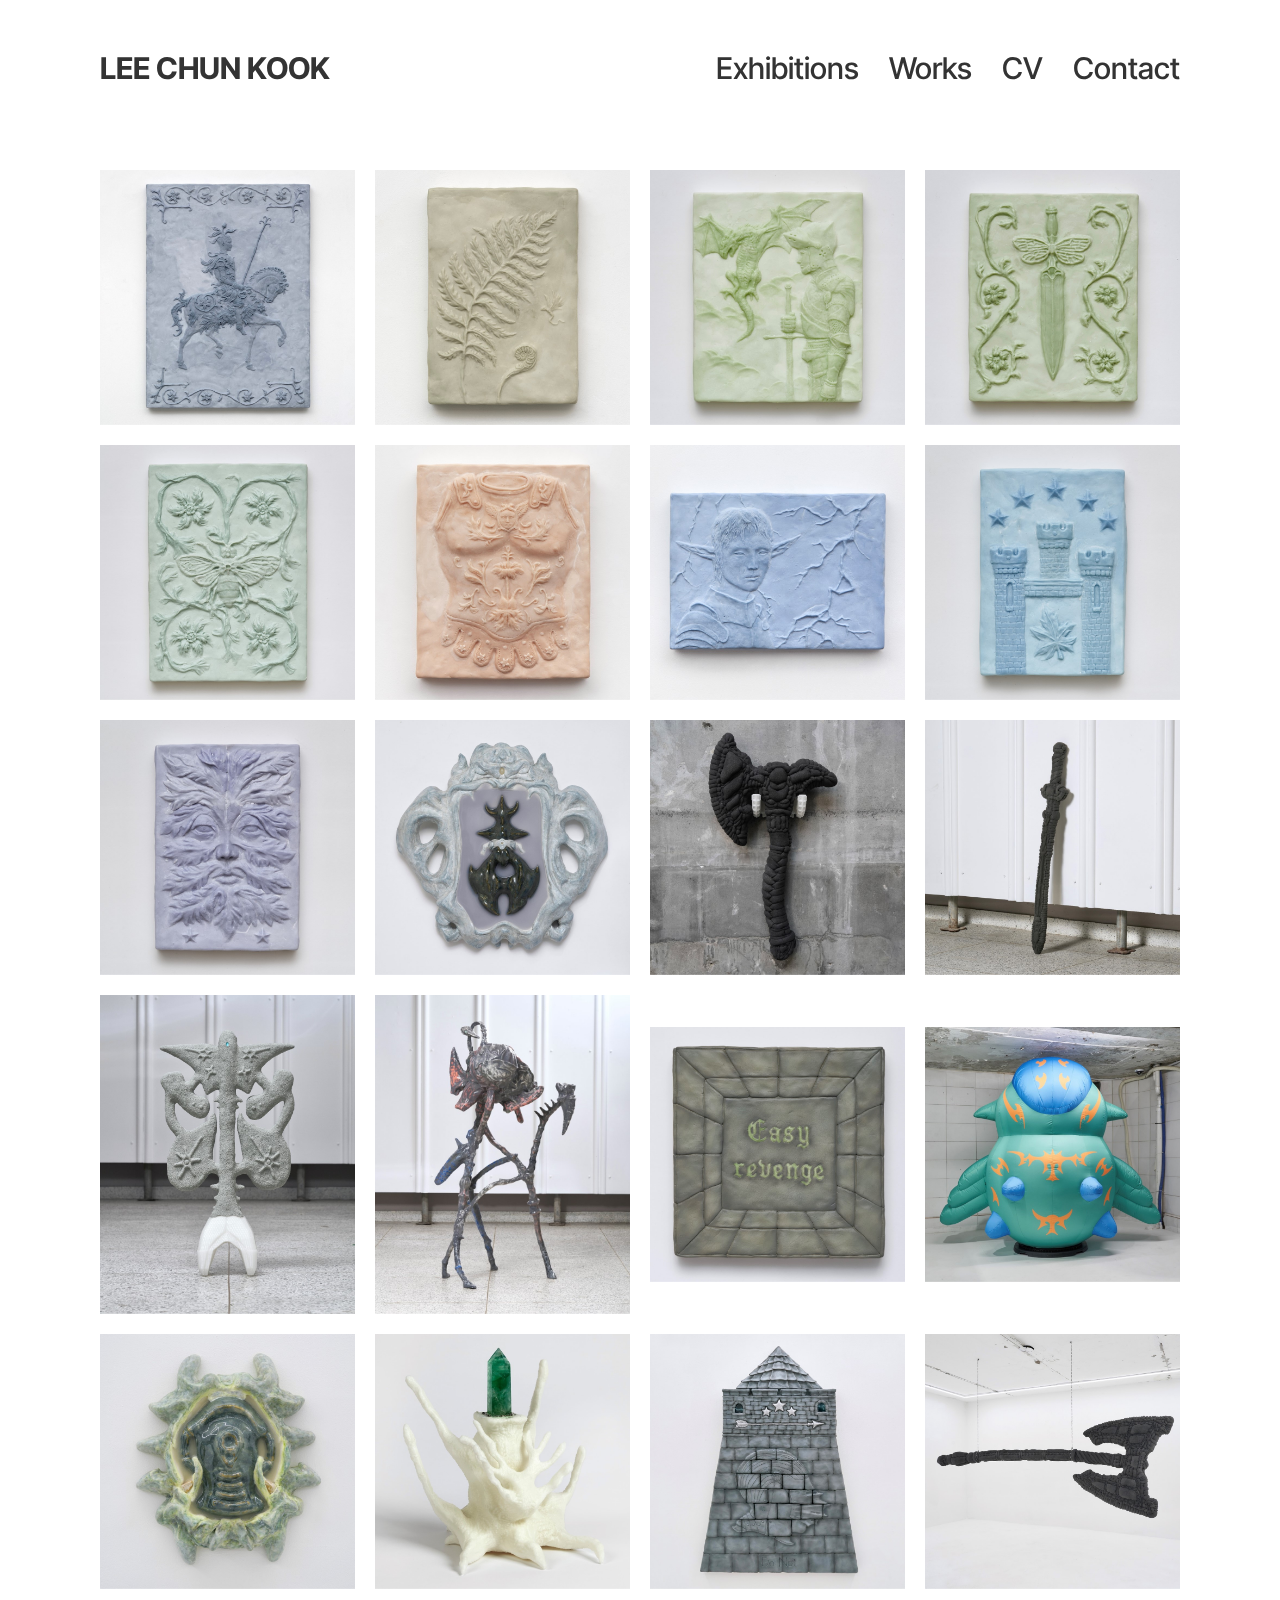
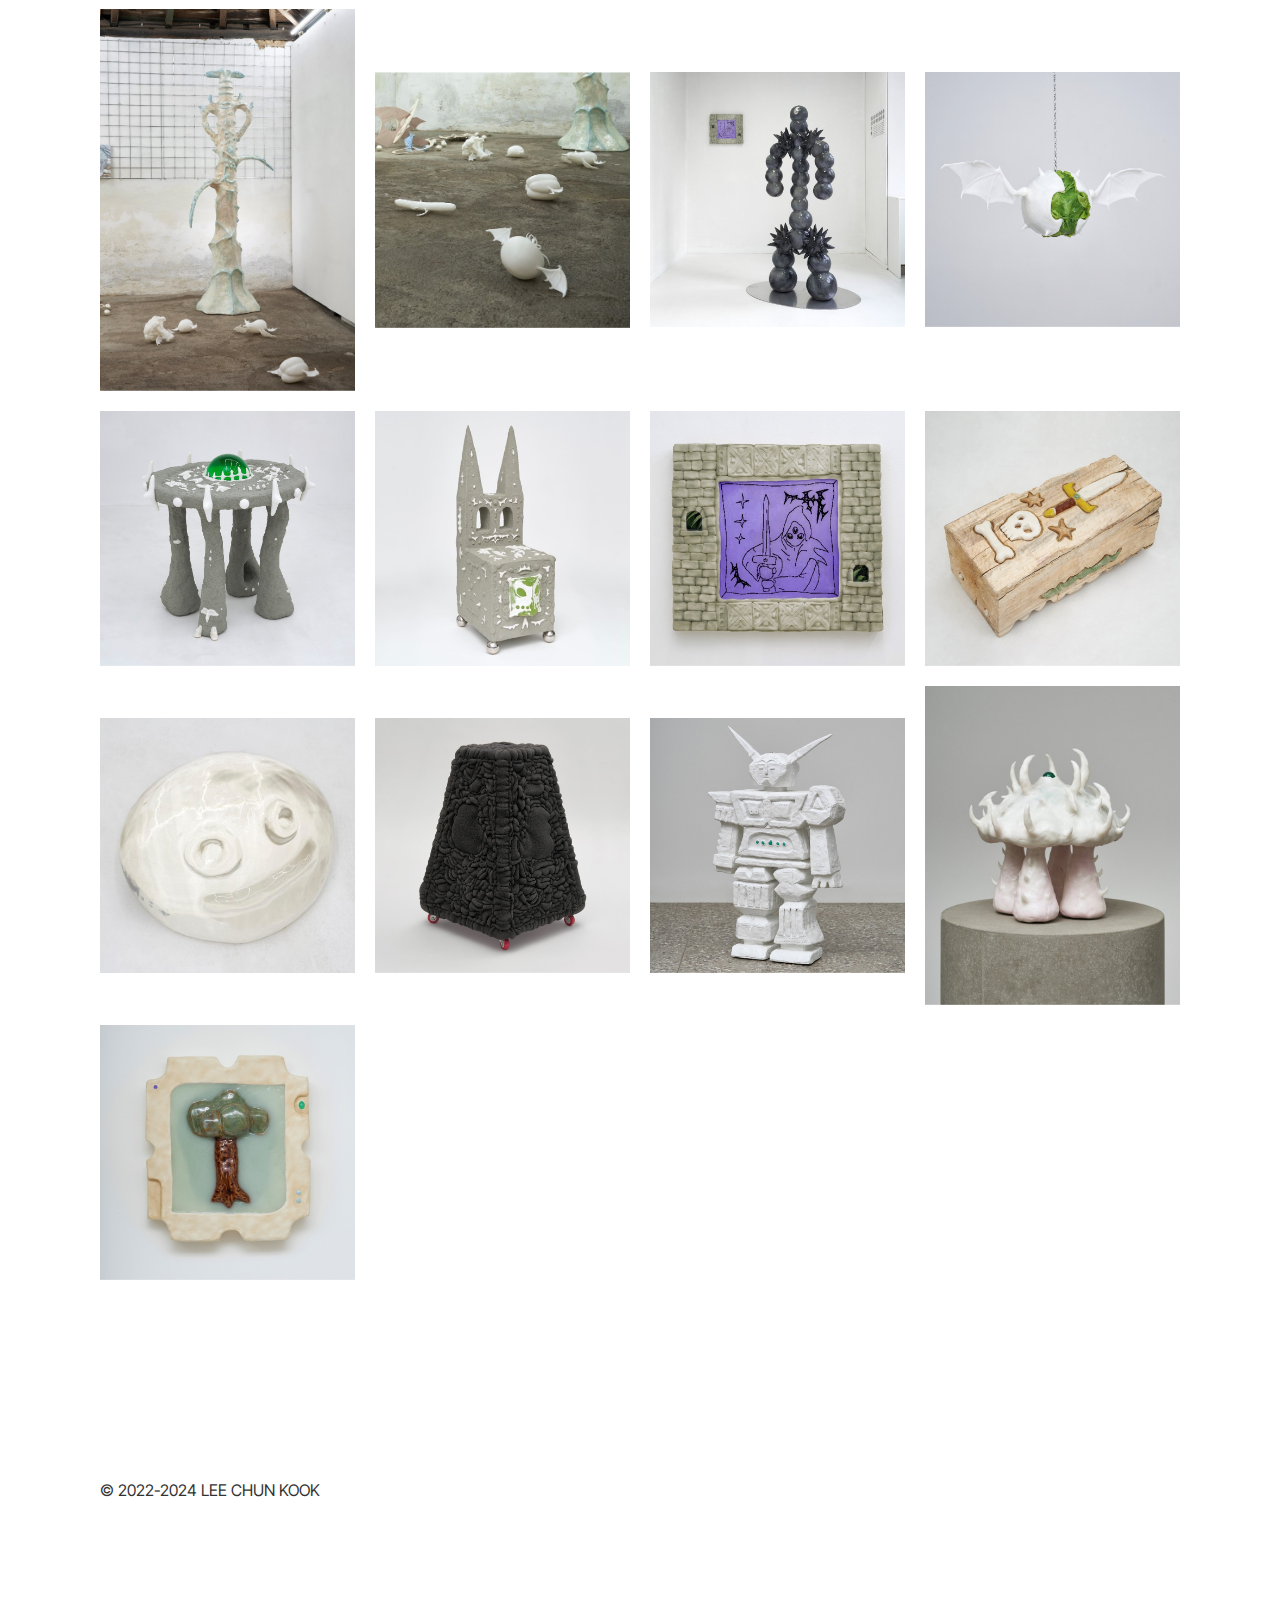
==== index.html @ 2286c749 "new1" ====
<!DOCTYPE html>
<html lang="ko">
<head>
    <meta charset="UTF-8">
    <meta name="viewport" content="width=device-width, initial-scale=1.0">
    <title>LEE CHUN KOOK</title>
    <link rel="preconnect" href="https://fonts.googleapis.com">
    <link rel="preconnect" href="https://fonts.gstatic.com" crossorigin>
    <link href="https://fonts.googleapis.com/css2?family=Inter+Tight:ital,wght@0,100..900;1,100..900&display=swap" rel="stylesheet">
    <script src="https://ajax.googleapis.com/ajax/libs/jquery/3.7.1/jquery.min.js"></script>
    <script src="js/script.js"></script> 
    <link rel="stylesheet" href="css/style.css">
    <link rel="stylesheet" href="css/work.css">
</head>
<body>
    <header class="flex items-center justify-between inner">
        <div class="logo">
            <a href="index.html">
                <h2>LEE CHUN KOOK</h2>
            </a>
        </div>
        <ul class="menu flex">
            <li><a href="Exhibitions.html">Exhibitions</a></li>
            <li><a href="index.html">Works</a></li>
            <li><a href="cv.html">CV</a></li>
            <li><a href="contact.html">Contact</a></li>
        </ul>
        <div class="mo-menu mo">
            <button class="open-menu">Menu</button>
            <ul class="mobile-menu">
                <button class="close-menu">(Close)</button>
                <li><a href="Exhibitions.html">Exhibitions</a></li>
                <li><a href="index.html">Works</a></li>
                <li><a href="cv.html">CV</a></li>
                <li><a href="contact.html">Contact</a></li>
            </ul>
        </div>
    </header>
    <div class="main-content inner">
        <div class="work-list">
            <ul class="work-list-wrapper grid">
                <li class="grid-item">
                    <a href="#" class="grid-item_imglink">
                        <img class="work-img img" src="img/그림1.jpg" alt="Leafy Knight">
                    </a>
                    <div class="caption-text">
                        <span class="caption-meta">53 x 73 x 3.5 (cm)</span>
                        <h3 class="caption-title">Leafy Knight</h3>
                    </div>
                </li>
                <li class="grid-item">
                    <a href="#" class="grid-item_imglink">
                        <img class="work-img img" src="img/그림2.jpg" alt="Bracken">
                    </a>
                    <div class="caption-text">
                        <span class="caption-meta">19 x 26.5 x 3.5 (cm)</span>
                        <h3 class="caption-title">Bracken</h3>
                    </div>
                </li>
                <li class="grid-item">
                    <a href="#" class="grid-item_imglink">
                        <img class="work-img img" src="img/그림3.jpg" alt="Guardian of the dragon">
                    </a>
                    <div class="caption-text caption-type2">
                        <span class="caption-meta">23 x 28 x 3.5 (cm)</span>
                        <h3 class="caption-title">Guardian of the <br>dragon</h3>
                    </div>
                </li>
                <li class="grid-item">
                    <a href="#" class="grid-item_imglink">
                        <img class="work-img img" src="img/그림4.jpg" alt="Fairy’s dagger">
                    </a>
                    <div class="caption-text">
                        <span class="caption-meta">23 x 28 x 3.5 (cm)</span>
                        <h3 class="caption-title">Fairy’s dagger</h3>
                    </div>
                </li>
                <li class="grid-item">
                    <a href="#" class="grid-item_imglink">
                        <img class="work-img img" src="img/그림5.jpg" alt="Blossom Buzz">
                    </a>
                    <div class="caption-text">
                        <span class="caption-meta">25 x 34 x 3.5 (cm)</span>
                        <h3 class="caption-title">Blossom Buzz</h3>
                    </div>
                </li>
                <li class="grid-item">
                    <a href="#" class="grid-item_imglink">
                        <img class="work-img img" src="img/그림6.jpg" alt="Floral armor">
                    </a>
                    <div class="caption-text">
                        <span class="caption-meta">23 x 28 x 3.5 (cm)</span>
                        <h3 class="caption-title">Floral armor</h3>
                    </div>
                </li>
                <li class="grid-item">
                    <a href="#" class="grid-item_imglink">
                        <img class="work-img img" src="img/그림7.jpg" alt="High elf knight">
                    </a>
                    <div class="caption-text">
                        <span class="caption-meta">25 x 34 x 3.5 (cm)</span>
                        <h3 class="caption-title">High elf knight</h3>
                    </div>
                </li>
                <li class="grid-item">
                    <a href="#" class="grid-item_imglink">
                        <img class="work-img img" src="img/그림8.jpg" alt="Castle of leaves">
                    </a>
                    <div class="caption-text">
                        <span class="caption-meta">19 x 26.5 x 3.5 (cm)</span>
                        <h3 class="caption-title">Castle of leaves</h3>
                    </div>
                </li>
                <li class="grid-item">
                    <a href="#" class="grid-item_imglink">
                        <img class="work-img img" src="img/그림9.jpg" alt="Green man">
                    </a>
                    <div class="caption-text">
                        <span class="caption-meta">19 x 26.5 x 3.5 (cm)</span>
                        <h3 class="caption-title">Green man</h3>
                    </div>
                </li>
                <li class="grid-item">
                    <a href="#" class="grid-item_imglink">
                        <img class="work-img img" src="img/그림12.jpg" alt="봉인된 아티팩트">
                    </a>
                    <div class="caption-text">
                        <span class="caption-meta">41 x 44 x 10 (cm)</span>
                        <h3 class="caption-title font-kr">봉인된 아티팩트</h3>
                    </div>
                </li>
                <li class="grid-item">
                    <a href="#" class="grid-item_imglink">
                        <img class="work-img img" src="img/그림10.jpg" alt="배틀X액스">
                    </a>
                    <div class="caption-text">
                        <span class="caption-meta">70 x 38 x 11 (cm)</span>
                        <h3 class="caption-title font-kr">배틀X액스</h3>
                    </div>
                </li>
                <li class="grid-item">
                    <a href="#" class="grid-item_imglink">
                        <img class="work-img img" src="img/그림13.jpg" alt="뽕뽕 마검">
                    </a>
                    <div class="caption-text">
                        <span class="caption-meta">20 x 126 x 11 (cm)</span>
                        <h3 class="caption-title font-kr">뽕뽕 마검</h3>
                    </div>
                </li>
                <li class="grid-item">
                    <a href="#" class="grid-item_imglink">
                        <img class="work-img img" src="img/그림11.jpg" alt="이펙트 슈트">
                    </a>
                    <div class="caption-text">
                        <span class="caption-meta">82 x 21 x 47 (cm)</span>
                        <h3 class="caption-title font-kr">이펙트 슈트</h3>
                    </div>
                </li>
                <li class="grid-item">
                    <a href="#" class="grid-item_imglink">
                        <img class="work-img img" src="img/그림14.jpg" alt="OB-003">
                    </a>
                    <div class="caption-text">
                        <span class="caption-meta">98 x 80 x 164 (cm)</span>
                        <h3 class="caption-title">OB-003</h3>
                    </div>
                </li>
                <li class="grid-item">
                    <a href="#" class="grid-item_imglink">
                        <img class="work-img img" src="img/그림15.jpg" alt="홀가분한 복수를">
                    </a>
                    <div class="caption-text">
                        <span class="caption-meta">31 x 31 x 5 (cm)</span>
                        <h3 class="caption-title font-kr">홀가분한 복수를</h3>
                    </div>
                </li>
                <li class="grid-item">
                    <a href="#" class="grid-item_imglink">
                        <img class="work-img img" src="img/그림16.jpg" alt="심술몬">
                    </a>
                    <div class="caption-text">
                        <span class="caption-meta">260 x 163 x 205 (cm)</span>
                        <h3 class="caption-title font-kr">심술몬</h3>
                    </div>
                </li>
                <li class="grid-item">
                    <a href="#" class="grid-item_imglink">
                        <img class="work-img img" src="img/그림17.jpg" alt="봉인된 아티팩트">
                    </a>
                    <div class="caption-text">
                        <span class="caption-meta">134 x 39 x 9 (cm)</span>
                        <h3 class="caption-title font-kr">봉인된 아티팩트</h3>
                    </div>
                </li>
                <li class="grid-item">
                    <a href="#" class="grid-item_imglink">
                        <img class="work-img img" src="img/그림18.jpg" alt="무한 긍정 소환석">
                    </a>
                    <div class="caption-text">
                        <span class="caption-meta">18 x 21 x 22 (cm)</span>
                        <h3 class="caption-title font-kr">무한 긍정 소환석</h3>
                    </div>
                </li>
                <li class="grid-item">
                    <a href="#" class="grid-item_imglink">
                        <img class="work-img img" src="img/그림19.jpg" alt="천둥의 성">
                    </a>
                    <div class="caption-text">
                        <span class="caption-meta">73 x 108 x 9 (cm)</span>
                        <h3 class="caption-title font-kr">천둥의 성</h3>
                    </div>
                </li>
                <li class="grid-item">
                    <a href="#" class="grid-item_imglink">
                        <img class="work-img img" src="img/그림20.jpg" alt="안아파 폴암">
                    </a>
                    <div class="caption-text">
                        <span class="caption-meta">196 x 68  x 14 (cm)</span>
                        <h3 class="caption-title font-kr">안아파 폴암</h3>
                    </div>
                </li>
                <li class="grid-item">
                    <a href="#" class="grid-item_imglink">
                        <img class="work-img img" src="img/그림21.jpg" alt="오가닉 판타지">
                    </a>
                    <div class="caption-text">
                        <span class="caption-meta">42 x 35 x 152 (cm)</span>
                        <h3 class="caption-title font-kr">오가닉 판타지</h3>
                    </div>
                </li>
                <li class="grid-item">
                    <a href="#" class="grid-item_imglink">
                        <img class="work-img img" src="img/그림22.jpg" alt="싱싱 이블">
                    </a>
                    <div class="caption-text">
                        <span class="caption-meta">가변설치</span>
                        <h3 class="caption-title font-kr">싱싱 이블</h3>
                    </div>
                </li>
                <li class="grid-item">
                    <a href="#" class="grid-item_imglink">
                        <img class="work-img img" src="img/그림23.jpg" alt="철퇴맨">
                    </a>
                    <div class="caption-text">
                        <span class="caption-meta">100 x 60 x 167 (cm)</span>
                        <h3 class="caption-title font-kr">철퇴맨</h3>
                    </div>
                </li>
                <li class="grid-item">
                    <a href="#" class="grid-item_imglink">
                        <img class="work-img img" src="img/그림24.jpg" alt="뱉추">
                    </a>
                    <div class="caption-text">
                        <span class="caption-meta">68 x 17 x 19 (cm)</span>
                        <h3 class="caption-title font-kr">뱉추</h3>
                    </div>
                </li>
                <li class="grid-item">
                    <a href="#" class="grid-item_imglink">
                        <img class="work-img img" src="img/그림25.jpg" alt="(유니크) 그림자 왕의 권능">
                    </a>
                    <div class="caption-text caption-type2">
                        <span class="caption-meta">94 x 77 x 80 (cm)</span>
                        <h3 class="caption-title font-kr">(유니크) 그림자<br> 왕의 권능</h3>
                    </div>
                </li>
                <li class="grid-item">
                    <a href="#" class="grid-item_imglink">
                        <img class="work-img img" src="img/그림26.jpg" alt="(전설) 네크로맨서의 왕좌">
                    </a>
                    <div class="caption-text caption-type2">
                        <span class="caption-meta">45 x 62 x 91 (cm)</span>
                        <h3 class="caption-title font-kr">(전설) 네크로맨서의 왕좌</h3>
                    </div>
                </li>
                <li class="grid-item">
                    <a href="#" class="grid-item_imglink">
                        <img class="work-img img" src="img/그림27.jpg" alt="이제 결판을 내자">
                    </a>
                    <div class="caption-text">
                        <span class="caption-meta">45 x 42 x 5 (cm)</span>
                        <h3 class="caption-title font-kr">이제 결판을 내자</h3>
                    </div>
                </li>
                <li class="grid-item">
                    <a href="#" class="grid-item_imglink">
                        <img class="work-img img" src="img/그림28.jpg" alt="인벤통통나무">
                    </a>
                    <div class="caption-text">
                        <span class="caption-meta">70 x 32 x 33 (cm)</span>
                        <h3 class="caption-title font-kr">인벤통통나무</h3>
                    </div>
                </li>
                <li class="grid-item">
                    <a href="#" class="grid-item_imglink">
                        <img class="work-img img" src="img/그림29.jpg" alt="슬라임">
                    </a>
                    <div class="caption-text">
                        <span class="caption-meta">29 x 33 x 20 (cm)</span>
                        <h3 class="caption-title font-kr">슬라임</h3>
                    </div>
                </li>
                <li class="grid-item">
                    <a href="#" class="grid-item_imglink">
                        <img class="work-img img" src="img/그림30.jpg" alt="꾸물꾸물뽕뽕">
                    </a>
                    <div class="caption-text">
                        <span class="caption-meta">53 x 53 x 85 (cm)</span>
                        <h3 class="caption-title font-kr">꾸물꾸물뽕뽕</h3>
                    </div>
                </li>
                <li class="grid-item">
                    <a href="#" class="grid-item_imglink">
                        <img class="work-img img" src="img/그림31.jpg" alt="삐비빅!">
                    </a>
                    <div class="caption-text">
                        <span class="caption-meta">60 x 25  x 98 (cm)</span>
                        <h3 class="caption-title font-kr">삐비빅!</h3>
                    </div>
                </li>
                <li class="grid-item">
                    <a href="#" class="grid-item_imglink">
                        <img class="work-img img" src="img/그림32.jpg" alt="뿔버섯 초진화">
                    </a>
                    <div class="caption-text">
                        <span class="caption-meta">26 x 26 x 27 (cm)</span>
                        <h3 class="caption-title font-kr">뿔버섯 초진화</h3>
                    </div>
                </li>
                <li class="grid-item">
                    <a href="#" class="grid-item_imglink">
                        <img class="work-img img" src="img/그림33.jpg" alt="목재 +1을 획득했다.">
                    </a>
                    <div class="caption-text">
                        <span class="caption-meta">29 x 32 x 9 (cm)</span>
                        <h3 class="caption-title font-kr">목재 +1을 획득했다.</h3>
                    </div>
                </li>
            </ul>
        </div>
    </div>
    <footer class="footer inner">
        <div class="footer-text">
            <p>© 2022-2024 LEE CHUN KOOK</p>
        </div>
    </footer>
</body>
</html>
---- css/style.css ----
*{margin: 0; padding: 0; box-sizing: border-box;}
body{background-color: #fff;}
li{list-style: none;}
a{text-decoration: none;}
a, p, span, h1, h2, h3, h4, h5, h6, button{color: #333; font-family: Inter Tight;}
button{border: none; background-color: transparent; cursor: pointer;}
body{font-family: Inter Tight;}
img{display: block; width: 100%;}
.flex{display: flex;}
.grid{display: grid;}
.mo{display: none;}
.justify-center{justify-content: center;}
.justify-between{justify-content: space-between;}
.items-center{align-items: center;}
.items-end{align-items: end;}
.inner{padding-left: 3.125rem; padding-right: 3.125rem;}
header{
    width: 100%;
    height: 55px;
    position: fixed;
    top: 0;
    margin: 2.5rem 0;
    z-index: 99;
    mix-blend-mode: difference;
    isolation: isolate;
}
header .logo h2{
    font-size: 1.875rem;
    line-height: 2.25rem;
    color: #ccc;
}
header .menu{
    font-size: 1.875rem;
    line-height: 2.25rem;
    font-weight: 500;
}
header .menu li{
    margin-left: 30px;
}
header .menu li a{
    color: #ccc;
}
.open-menu, .close-menu{
    font-size: 1.875rem;
    line-height: 2.25rem;
    font-weight: 500;
    color: #ccc;
}
header .mobile-menu{
    text-align: right;
}
header .mobile-menu a{
    font-size: 1.875rem;
    line-height: 2.25rem;
    /* font-weight: 500; */
    color: #ccc;
}
.open-menu:hover, .mo-menu .close-menu:hover{
    /* color: rgb(113, 173, 241); */
    color: #8b4e08;
}
.mo-menu .close-menu{
    display: none;
    margin-bottom: 5px;
    color: #ccc;
}
.mobile-menu{
    display: none;
}
.mobile-menu li{
    margin-top: 5px;
    margin-bottom: 5px;
}
.mobile-menu li a:hover{
    /* color: rgb(113, 173, 241); */
    color: #8b4e08;
}



/* 푸터 */
.footer{
    width: 100%;
    padding-bottom: 125px;
}

@media  (max-width: 1024px) {
    .mo{
        display: block;
    }
    .menu{display: none;
    }
    .mo-menu{
        position: absolute;
        top: 10px;
        right: 50px;
    }
}
@media  (min-width: 1025px) {
    .inner{padding-left: 6.25rem; padding-right: 6.25rem;}
    header{
        padding-left: 6.25rem; padding-right: 6.25rem;
    }
}
---- css/work.css ----
/* 메인 */
.main-content{
    margin-top: 170px;
    margin-bottom: 200px;
    background-color: #fff;
}
.work-list-wrapper{
    grid-template-columns: repeat(3, minmax(0, 1fr));
    row-gap: .625rem;
    column-gap: .625rem;
}
.grid-item{
    position: relative;
}
.grid-item_imglink{
    height: 100%;
    display: flex;
    align-items: center;
}
.grid-item:hover .work-img{
    opacity: 50%;
}
.grid-item:hover .caption-text{
    display: block;
}
.caption-text{
    display: none;
    position: absolute;
    left: 20px; 
    top: 50%; margin-top: -26px;
}
.caption-type2{
    margin-top: -40px;
}
.caption-text .caption-meta{
    font-size: 0.93rem;
    line-height: 1.2;
    font-style: italic;
}
.caption-text .caption-title{
    font-size: 1.5625rem;
    line-height: 1.1;
    font-weight: bold;
    margin-top: 5px;
}
.caption-text .caption-title.font-kr{
    font-size: 1.4rem;
}


@media (min-width: 0px) and (max-width: 639px) {
    .work-list-wrapper{
        grid-template-columns: repeat(1, minmax(0, 1fr));
        row-gap: 1.25rem;
        column-gap: 1.25rem;
    }
}
@media (min-width: 640px) and (max-width: 767px){
    .work-list-wrapper{
        grid-template-columns: repeat(2, minmax(0, 1fr));
        row-gap: 1.25rem;
        column-gap: 1.25rem;
    }
}
@media  (min-width: 1025px) {
    .main-content{
        padding: 0 6.25rem;
    }
    .work-list-wrapper{
        grid-template-columns: repeat(4, minmax(0, 1fr));
        row-gap: 1.25rem;
        column-gap: 1.25rem;
    }
}
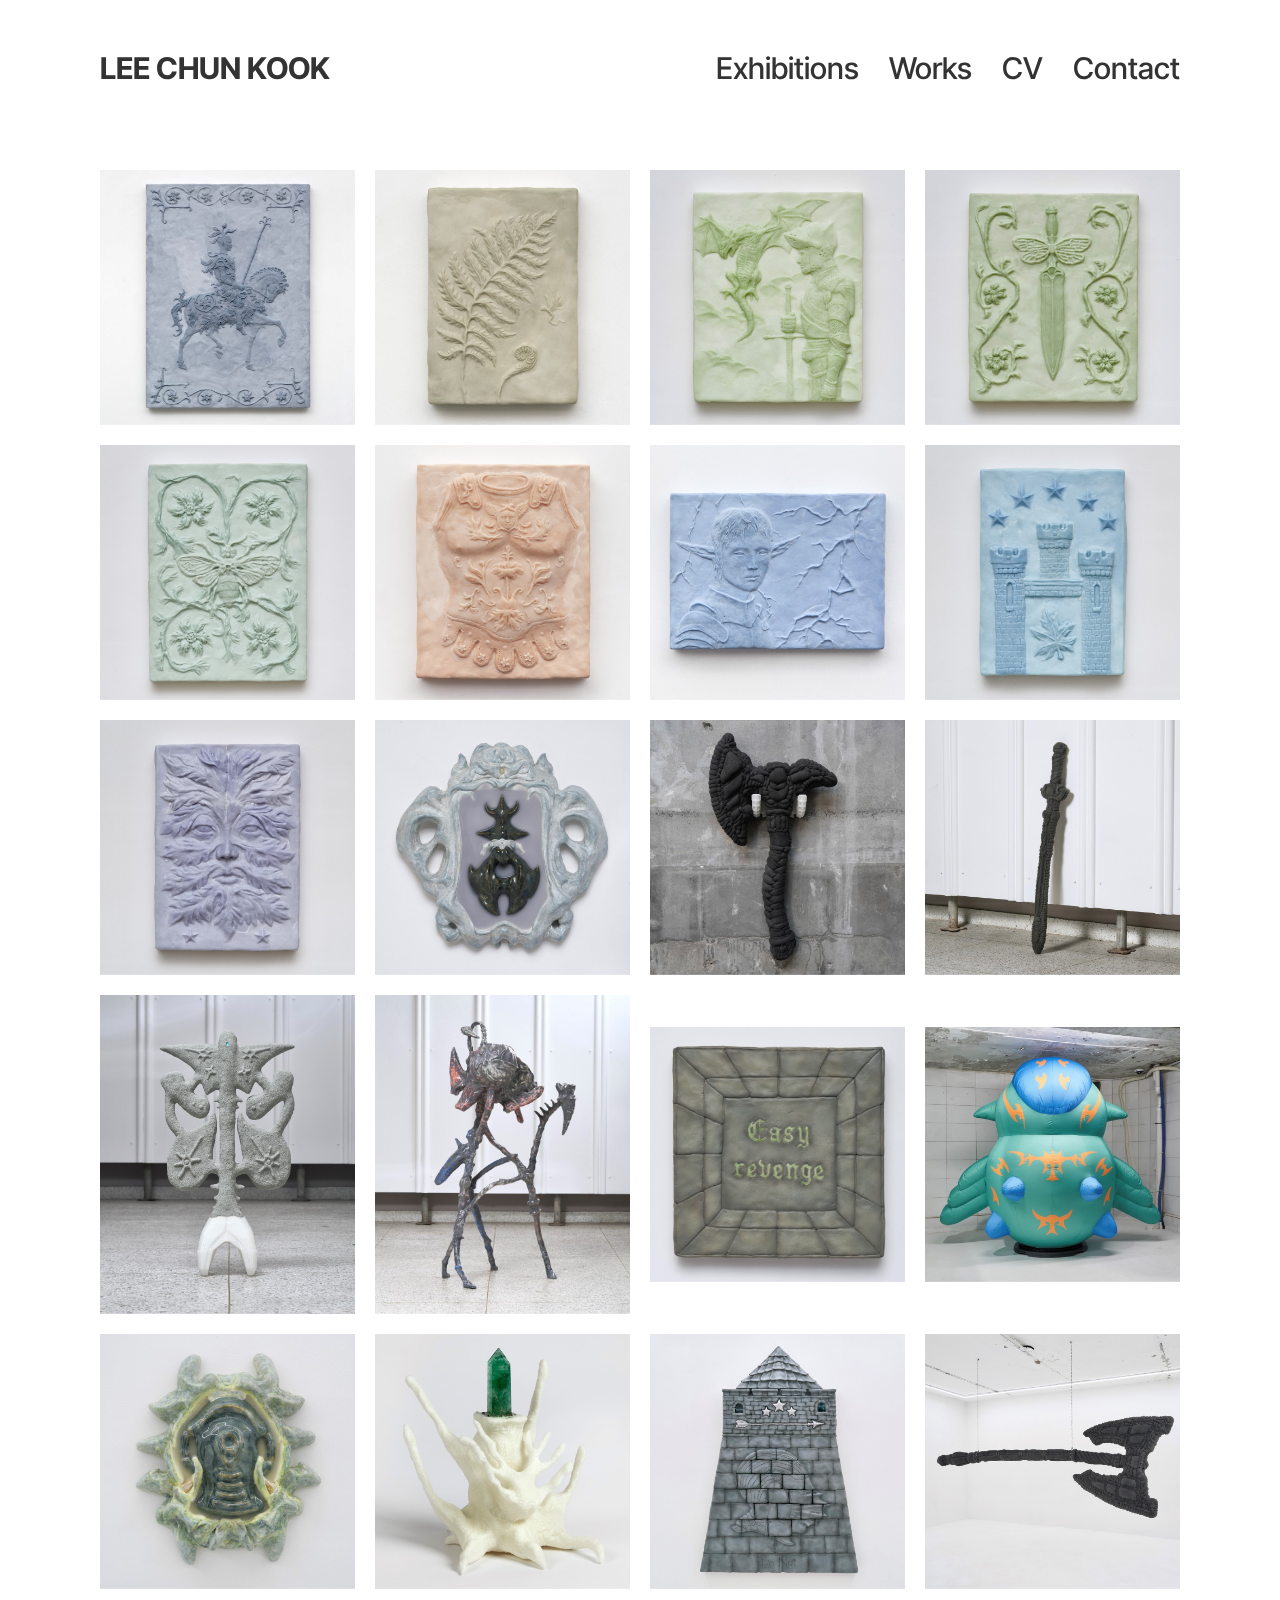
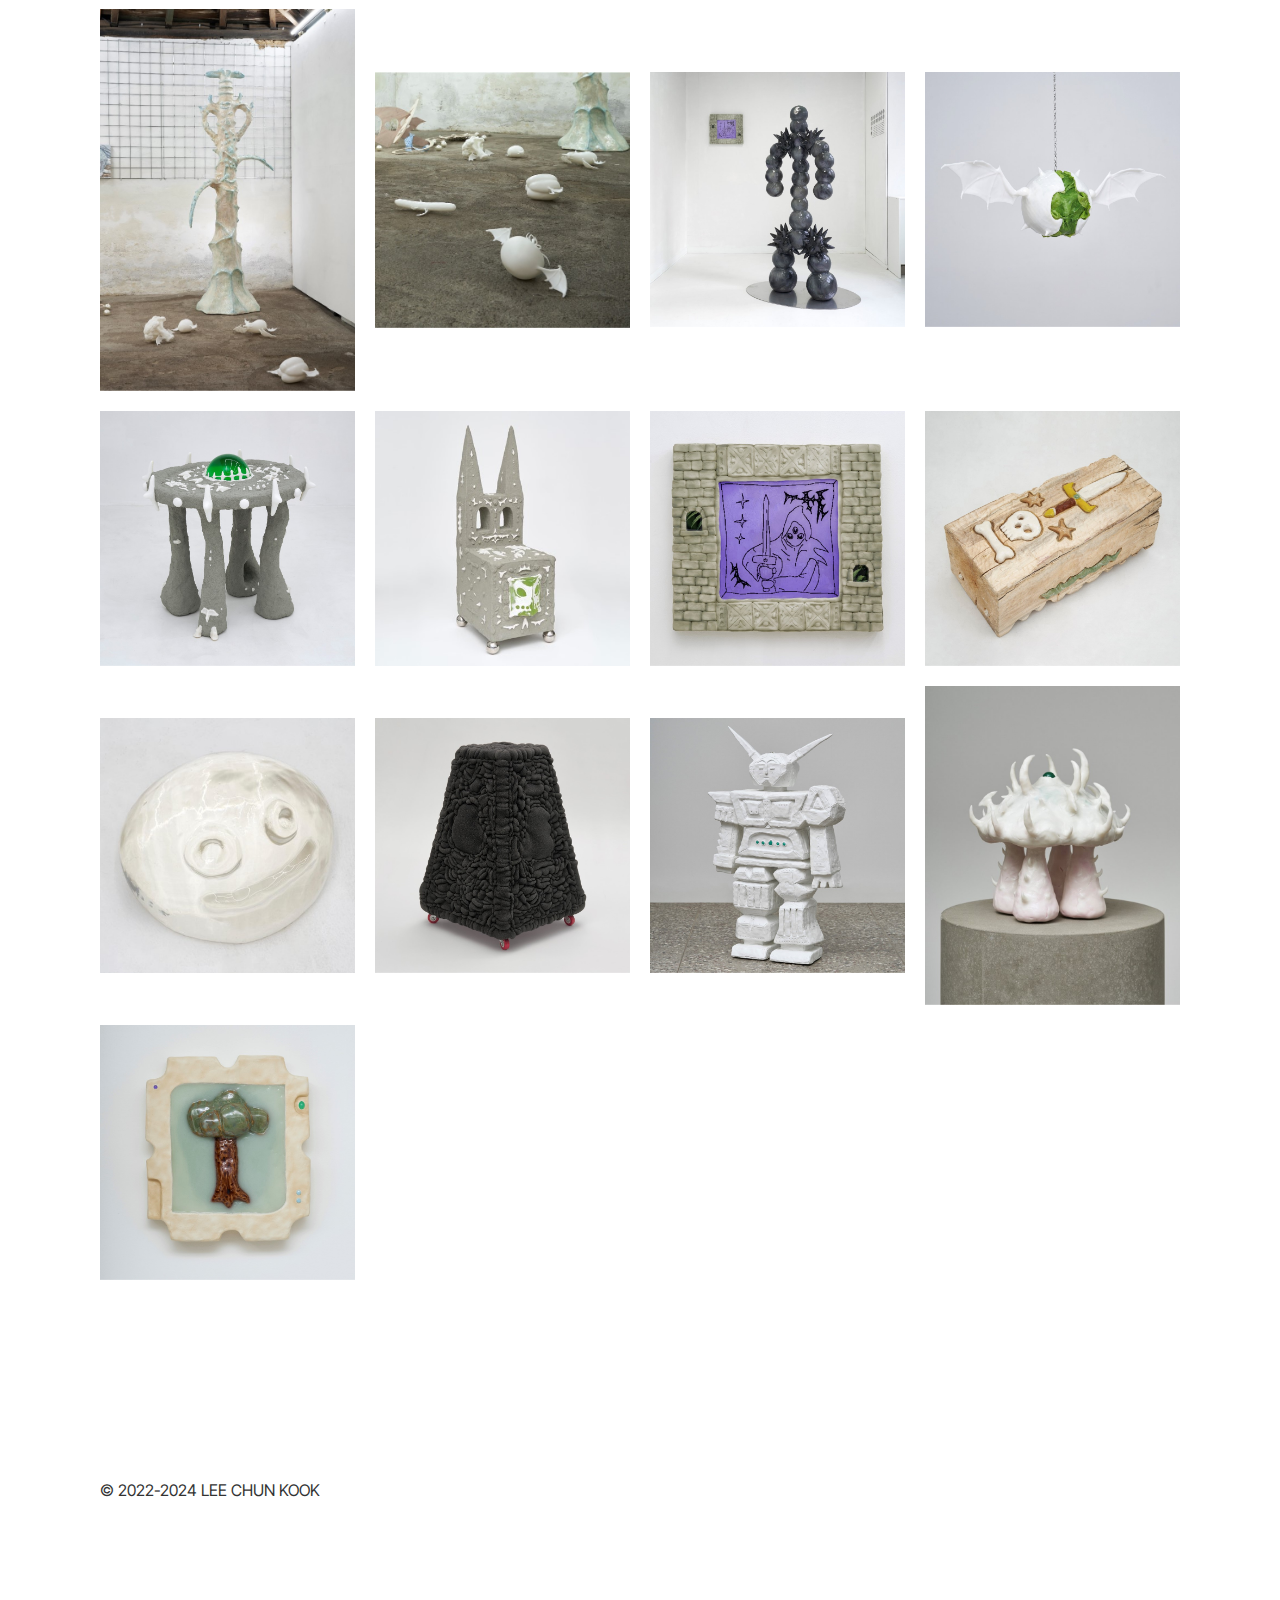
==== commit fb998b8e: "포스터 업로드" ====
--- a/index.html
+++ b/index.html
@@ -8,11 +8,18 @@
     <link rel="preconnect" href="https://fonts.gstatic.com" crossorigin>
     <link href="https://fonts.googleapis.com/css2?family=Inter+Tight:ital,wght@0,100..900;1,100..900&display=swap" rel="stylesheet">
     <script src="https://ajax.googleapis.com/ajax/libs/jquery/3.7.1/jquery.min.js"></script>
-    <script src="js/script.js"></script> 
+    <script src="js/script.js"></script>
+    <script src="js/popup.js"></script>
     <link rel="stylesheet" href="css/style.css">
     <link rel="stylesheet" href="css/work.css">
 </head>
 <body>
+    <div class="video-container">
+        <video class="background-video" autoplay muted loop>
+            <source class="video_source" src="video/sky_video.mp4" type="video/mp4">
+        </video>
+        <div class="gradient-overlay"></div>
+    </div>
     <header class="flex items-center justify-between inner">
         <div class="logo">
             <a href="index.html">
@@ -20,23 +27,23 @@
             </a>
         </div>
         <ul class="menu flex">
-            <li><a href="Exhibitions.html">Exhibitions</a></li>
+            <li><a href="sub/Exhibitions.html">Exhibitions</a></li>
             <li><a href="index.html">Works</a></li>
-            <li><a href="cv.html">CV</a></li>
-            <li><a href="contact.html">Contact</a></li>
+            <li><a href="sub/cv.html">CV</a></li>
+            <li><a href="sub/contact.html">Contact</a></li>
         </ul>
         <div class="mo-menu mo">
             <button class="open-menu">Menu</button>
             <ul class="mobile-menu">
                 <button class="close-menu">(Close)</button>
-                <li><a href="Exhibitions.html">Exhibitions</a></li>
+                <li><a href="sub/Exhibitions.html">Exhibitions</a></li>
                 <li><a href="index.html">Works</a></li>
-                <li><a href="cv.html">CV</a></li>
-                <li><a href="contact.html">Contact</a></li>
+                <li><a href="sub/cv.html">CV</a></li>
+                <li><a href="sub/contact.html">Contact</a></li>
             </ul>
         </div>
     </header>
-    <div class="main-content inner">
+    <main class="main-content inner">
         <div class="work-list">
             <ul class="work-list-wrapper grid">
                 <li class="grid-item">
@@ -63,7 +70,7 @@
                     </a>
                     <div class="caption-text caption-type2">
                         <span class="caption-meta">23 x 28 x 3.5 (cm)</span>
-                        <h3 class="caption-title">Guardian of the <br>dragon</h3>
+                        <h3 class="caption-title">Guardian of the dragon</h3>
                     </div>
                 </li>
                 <li class="grid-item">
@@ -338,7 +345,27 @@
                 </li>
             </ul>
         </div>
-    </div>
+        <div id="popup-container" class="popup hidden">
+            <div class="popup-content">
+                <button id="prev-btn" class="popup-nav prev">
+                    <svg xmlns="http://www.w3.org/2000/svg" version="1.1" x="0" y="0" width="60" height="60" viewBox="0 0 60 60" xml:space="preserve">
+                        <path class="lightbox-icon-arrow" d="M36.8,36.4L30.3,30l6.5-6.4l-3.5-3.4l-10,9.8l10,9.8L36.8,36.4z"></path>
+                      </svg>
+                </button>
+                <img id="popup-image" src="" alt="Popup Image">
+                <button id="next-btn" class="popup-nav next">
+                    <svg xmlns="http://www.w3.org/2000/svg" version="1.1" x="0" y="0" width="60" height="60" viewBox="0 0 60 60" xml:space="preserve">
+                        <path class="lightbox-icon-arrow" d="M24.2,23.5l6.6,6.5l-6.6,6.5l3.6,3.5L37.8,30l-10.1-9.9L24.2,23.5z"></path>
+                      </svg>
+                </button>
+                <button id="close-popup" class="popup-close">
+                    <svg xmlns="http://www.w3.org/2000/svg" version="1.1" x="0" y="0" viewBox="0 0 100 100" preserveAspectRatio="xMidYMid meet" fill="#FFF">
+                        <polygon class="lightbox-icon-close" points="64.5,39.8 60.2,35.5 50,45.7 39.8,35.5 35.5,39.8 45.7,50 35.5,60.2 39.8,64.5 50,54.3 60.2,64.5 64.5,60.2 54.3,50"></polygon>
+                    </svg>
+                </button>
+            </div>
+        </div>        
+    </main>
     <footer class="footer inner">
         <div class="footer-text">
             <p>© 2022-2024 LEE CHUN KOOK</p>
--- a/css/style.css
+++ b/css/style.css
@@ -1,10 +1,9 @@
 *{margin: 0; padding: 0; box-sizing: border-box;}
-body{background-color: #fff;}
+body{background-color: #fff; font-family: Inter Tight;}
 li{list-style: none;}
 a{text-decoration: none;}
 a, p, span, h1, h2, h3, h4, h5, h6, button{color: #333; font-family: Inter Tight;}
 button{border: none; background-color: transparent; cursor: pointer;}
-body{font-family: Inter Tight;}
 img{display: block; width: 100%;}
 .flex{display: flex;}
 .grid{display: grid;}
@@ -64,6 +63,28 @@
     margin-bottom: 5px;
     color: #ccc;
 }
+.video-container{
+    top: 0;
+    opacity: 0.7;
+    width: 100%;
+    height: 50vh;
+    overflow: hidden;
+    position: fixed;
+}
+.video-container video{
+    width: 100%;
+    object-fit: cover;
+}
+.gradient-overlay {
+    position: absolute;
+    top: 0;
+    left: 0;
+    width: 100%;
+    height: 100%;
+    background: linear-gradient(to bottom, transparent, white);
+    pointer-events: none; 
+}
+
 .mobile-menu{
     display: none;
 }
@@ -76,14 +97,20 @@
     color: #8b4e08;
 }
 
+.main-content{
+    margin-top: 170px;
+    margin-bottom: 200px;
+    background-color: #fff;
+}
 
 
 /* 푸터 */
 .footer{
     width: 100%;
     padding-bottom: 125px;
+    z-index: 100;
+    position: absolute;
 }
-
 @media  (max-width: 1024px) {
     .mo{
         display: block;
@@ -93,12 +120,31 @@
     .mo-menu{
         position: absolute;
         top: 10px;
-        right: 50px;
+        right: 1.875rem;
+    }
+    .inner{
+        padding-left: 1.875rem; padding-right: 1.875rem;
+    }
+    header .logo h2 {
+        font-size: 1.5rem;
+    }
+    .open-menu, .close-menu, header .mobile-menu a{
+        font-size: 1.5rem;
     }
 }
 @media  (min-width: 1025px) {
-    .inner{padding-left: 6.25rem; padding-right: 6.25rem;}
+    .inner{
+        padding-left: 6.25rem; padding-right: 6.25rem;
+    }
     header{
         padding-left: 6.25rem; padding-right: 6.25rem;
     }
+}
+@media screen and (max-width: 480px) {
+    header .logo h2 {
+        font-size: 1.1875rem;
+    }
+    .open-menu, .close-menu, header .mobile-menu a{
+        font-size: 1.1875rem;
+    }
 }--- a/css/work.css
+++ b/css/work.css
@@ -1,10 +1,5 @@
 
 /* 메인 */
-.main-content{
-    margin-top: 170px;
-    margin-bottom: 200px;
-    background-color: #fff;
-}
 .work-list-wrapper{
     grid-template-columns: repeat(3, minmax(0, 1fr));
     row-gap: .625rem;
@@ -13,22 +8,39 @@
 .grid-item{
     position: relative;
 }
+.grid-item .work-img{
+    background-color: #fff;
+}
 .grid-item_imglink{
     height: 100%;
     display: flex;
     align-items: center;
 }
+
 .grid-item:hover .work-img{
-    opacity: 50%;
+    opacity: 0.5;
+    transition: opacity 0.3s ease;
 }
+.grid-item:hover::before {
+    content: "";
+    position: absolute;
+    top: 0;
+    left: 0;
+    width: 100%;
+    height: 100%;
+    background-color: #fff;
+    opacity: 0.5;
+    pointer-events: none;
+  }
 .grid-item:hover .caption-text{
     display: block;
 }
 .caption-text{
     display: none;
     position: absolute;
-    left: 20px; 
     top: 50%; margin-top: -26px;
+    cursor: pointer;
+    padding: 0 20px;
 }
 .caption-type2{
     margin-top: -40px;
@@ -49,14 +61,76 @@
 }
 
 
-@media (min-width: 0px) and (max-width: 639px) {
+.popup {
+    position: fixed;
+    top: 0;
+    left: 0;
+    width: 100%;
+    height: 100%;
+    display: flex;
+    justify-content: center;
+    align-items: center;
+    background: rgba(0, 0, 0, 0.9);
+    z-index: 1000;
+    opacity: 1;
+    visibility: visible;
+    transition: opacity 0.3s ease, visibility 0.3s ease;
+}
+
+.popup.hidden {
+    opacity: 0;
+    visibility: hidden;
+}
+
+.popup img {
+    max-width: 100vw;
+    max-height: 100vh;
+}
+
+.popup-close {
+    position: absolute;
+    top: 10px;
+    right: 10px;
+    border: none;
+    cursor: pointer;
+}
+.popup-close svg{
+    width: 60px;
+}
+.popup-nav {
+    position: absolute;
+    top: 50%;
+    transform: translateY(-50%);
+    border: none;
+    cursor: pointer;
+    z-index: 1100; 
+    opacity: 0.4;
+}
+
+.popup-nav.prev {
+    left: 10px;
+}
+.popup-nav.next {
+    right: 10px;
+}
+.popup-nav:hover {
+    opacity: 1;
+}
+.lightbox-icon-arrow{
+    fill: #fff;
+}
+
+@media (min-width: 0px) and (max-width: 520px) {
+    .main-content {
+        margin-top: 130px;
+    }
     .work-list-wrapper{
         grid-template-columns: repeat(1, minmax(0, 1fr));
         row-gap: 1.25rem;
         column-gap: 1.25rem;
     }
 }
-@media (min-width: 640px) and (max-width: 767px){
+@media (min-width: 521px) and (max-width: 767px){
     .work-list-wrapper{
         grid-template-columns: repeat(2, minmax(0, 1fr));
         row-gap: 1.25rem;
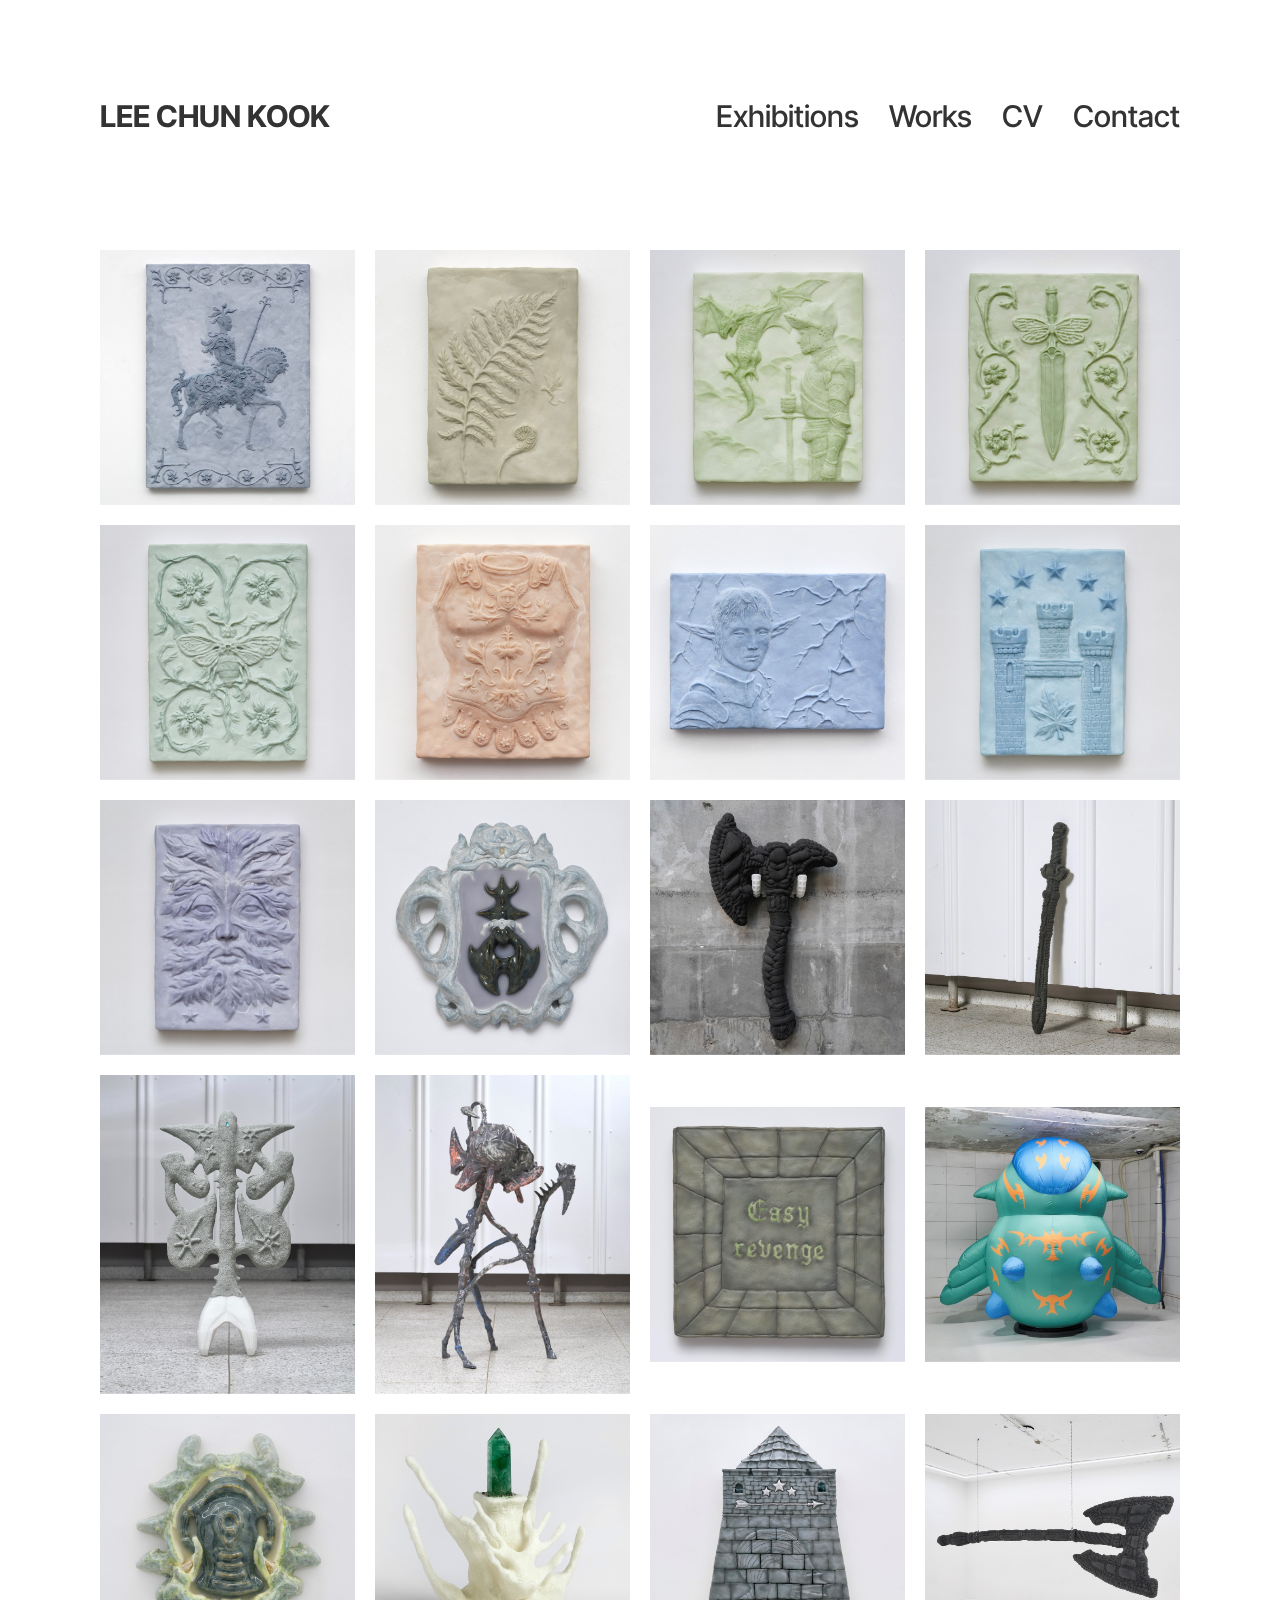
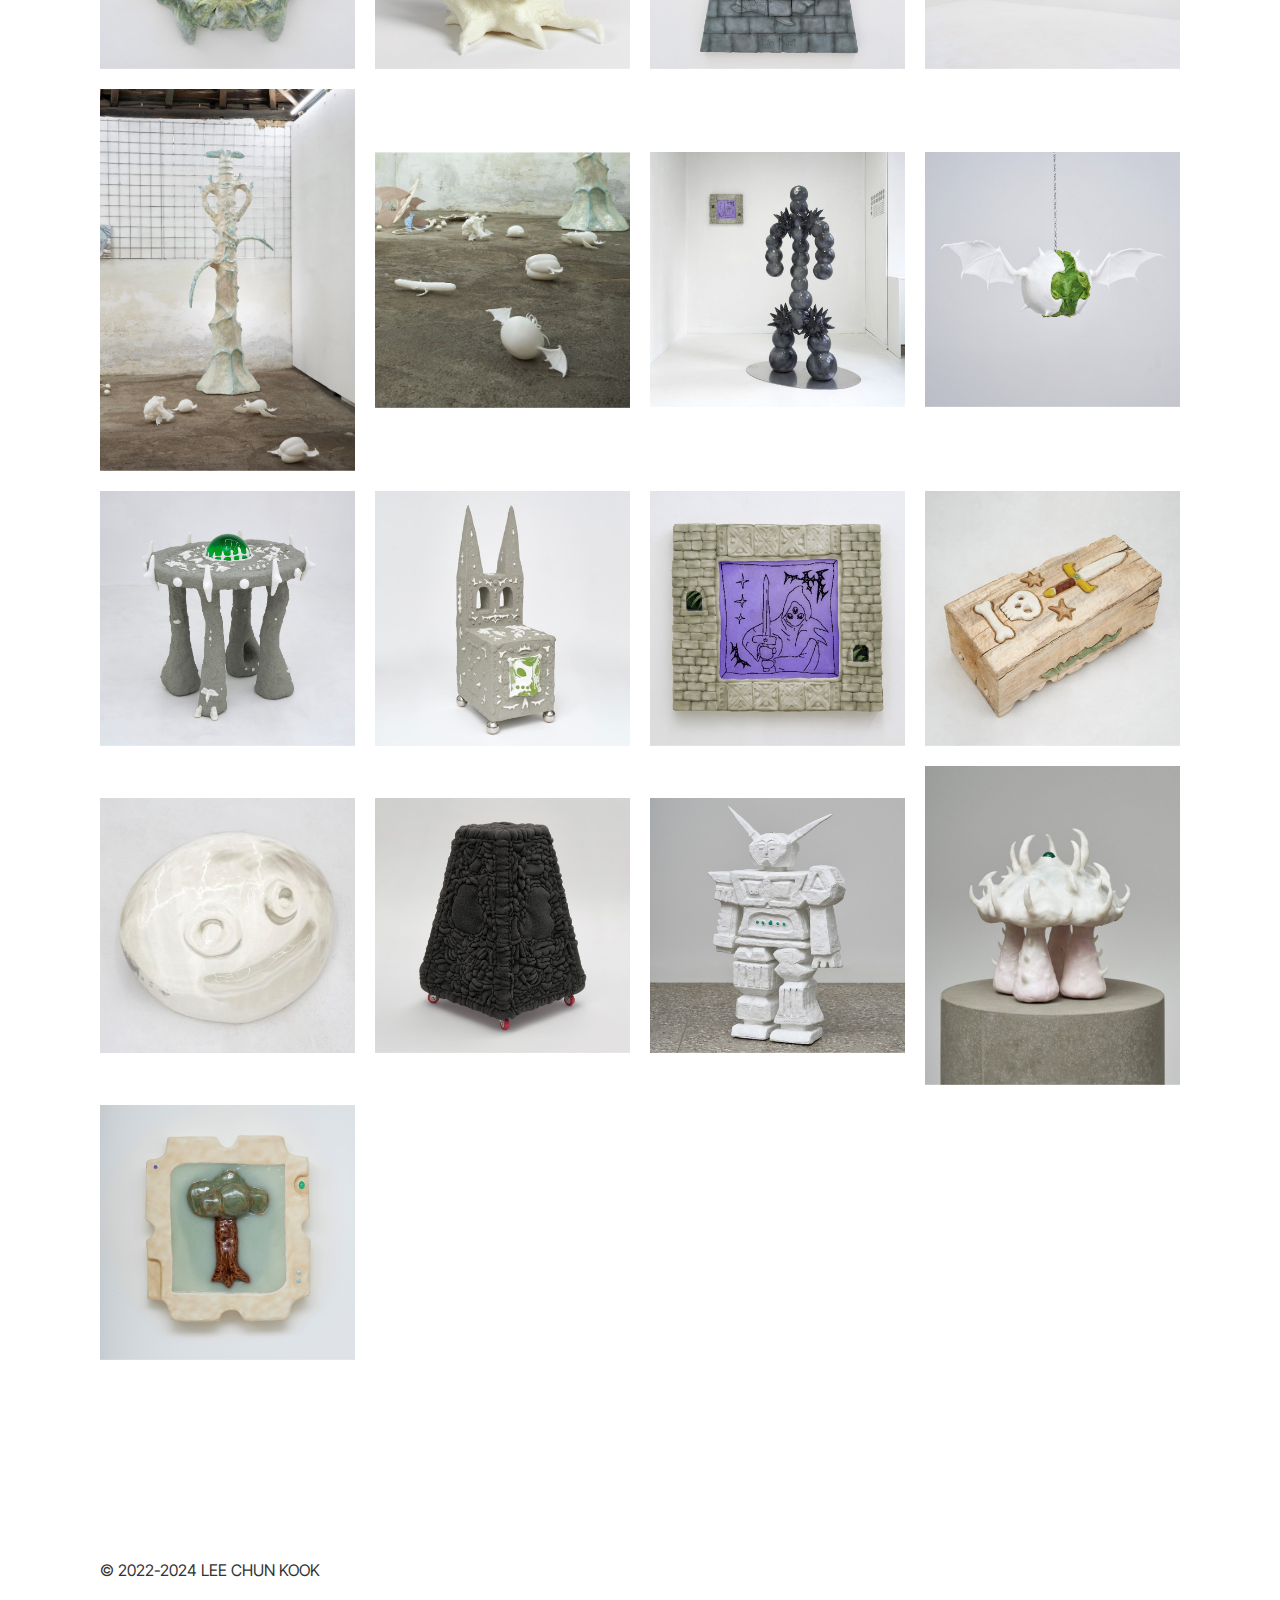
==== commit 615cc9e2: "모바일버전 수정" ====
--- a/index.html
+++ b/index.html
@@ -14,8 +14,9 @@
     <link rel="stylesheet" href="css/work.css">
 </head>
 <body>
+    <div class="page-transition"></div>
     <div class="video-container">
-        <video class="background-video" autoplay muted loop>
+        <video class="background-video" autoplay muted loop playsinline preload="auto">
             <source class="video_source" src="video/sky_video.mp4" type="video/mp4">
         </video>
         <div class="gradient-overlay"></div>
--- a/css/style.css
+++ b/css/style.css
@@ -18,7 +18,7 @@
     height: 55px;
     position: fixed;
     top: 0;
-    margin: 2.5rem 0;
+    margin: 5.5rem 0;
     z-index: 99;
     mix-blend-mode: difference;
     isolation: isolate;
@@ -67,7 +67,7 @@
     top: 0;
     opacity: 0.7;
     width: 100%;
-    height: 50vh;
+    height: 20vh;
     overflow: hidden;
     position: fixed;
 }
@@ -81,7 +81,8 @@
     left: 0;
     width: 100%;
     height: 100%;
-    background: linear-gradient(to bottom, transparent, white);
+    /* background: linear-gradient(to bottom, transparent, white); */
+    background: linear-gradient(to bottom, rgba(255, 255, 255, 0) 0%, rgba(255, 255, 255, 0.5) 30%, rgba(255, 255, 255, 0.8) 50%, white 100%);
     pointer-events: none; 
 }
 
@@ -98,7 +99,7 @@
 }
 
 .main-content{
-    margin-top: 170px;
+    margin-top: 250px;
     margin-bottom: 200px;
     background-color: #fff;
 }
@@ -111,6 +112,34 @@
     z-index: 100;
     position: absolute;
 }
+
+/* 페이드 전환 효과 */
+.page-transition {
+    position: fixed;
+    top: 0;
+    left: 0;
+    width: 100%;
+    height: 100%;
+    background: white; 
+    opacity: 1; 
+    z-index: 9999; 
+    transition: opacity 0.5s ease; 
+    pointer-events: none; 
+}
+
+/* 페이드아웃 상태 */
+.page-transition.hidden {
+    opacity: 0; 
+    pointer-events: none; 
+}
+/* 페이드인 상태 */
+.page-transition.visible {
+    opacity: 1; 
+    pointer-events: all;
+}
+
+
+
 @media  (max-width: 1024px) {
     .mo{
         display: block;
@@ -140,7 +169,10 @@
         padding-left: 6.25rem; padding-right: 6.25rem;
     }
 }
-@media screen and (max-width: 480px) {
+@media screen and (max-width: 520px) {
+    header{
+        margin: 3.5rem 0;
+    }
     header .logo h2 {
         font-size: 1.1875rem;
     }
--- a/css/work.css
+++ b/css/work.css
@@ -7,9 +7,6 @@
 }
 .grid-item{
     position: relative;
-}
-.grid-item .work-img{
-    background-color: #fff;
 }
 .grid-item_imglink{
     height: 100%;
@@ -21,17 +18,6 @@
     opacity: 0.5;
     transition: opacity 0.3s ease;
 }
-.grid-item:hover::before {
-    content: "";
-    position: absolute;
-    top: 0;
-    left: 0;
-    width: 100%;
-    height: 100%;
-    background-color: #fff;
-    opacity: 0.5;
-    pointer-events: none;
-  }
 .grid-item:hover .caption-text{
     display: block;
 }
@@ -122,7 +108,7 @@
 
 @media (min-width: 0px) and (max-width: 520px) {
     .main-content {
-        margin-top: 130px;
+        margin-top: 200px;
     }
     .work-list-wrapper{
         grid-template-columns: repeat(1, minmax(0, 1fr));
